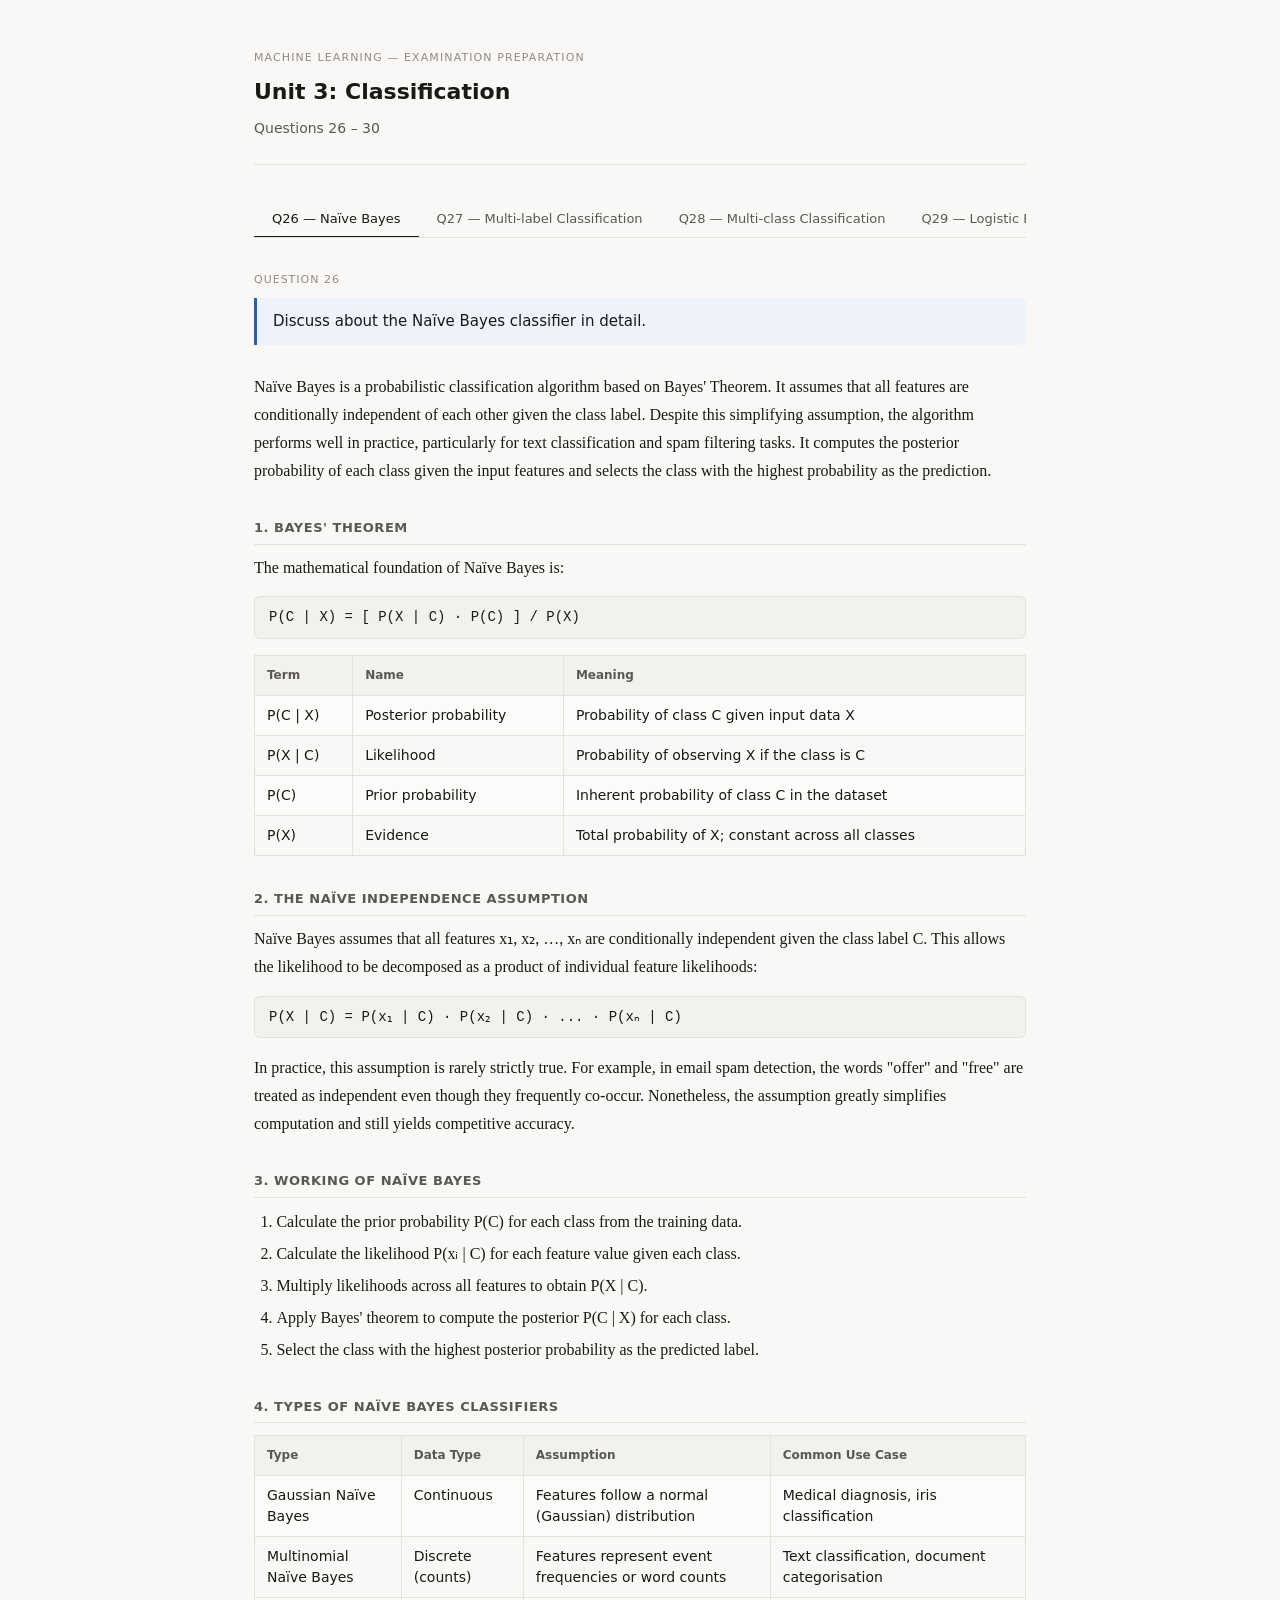
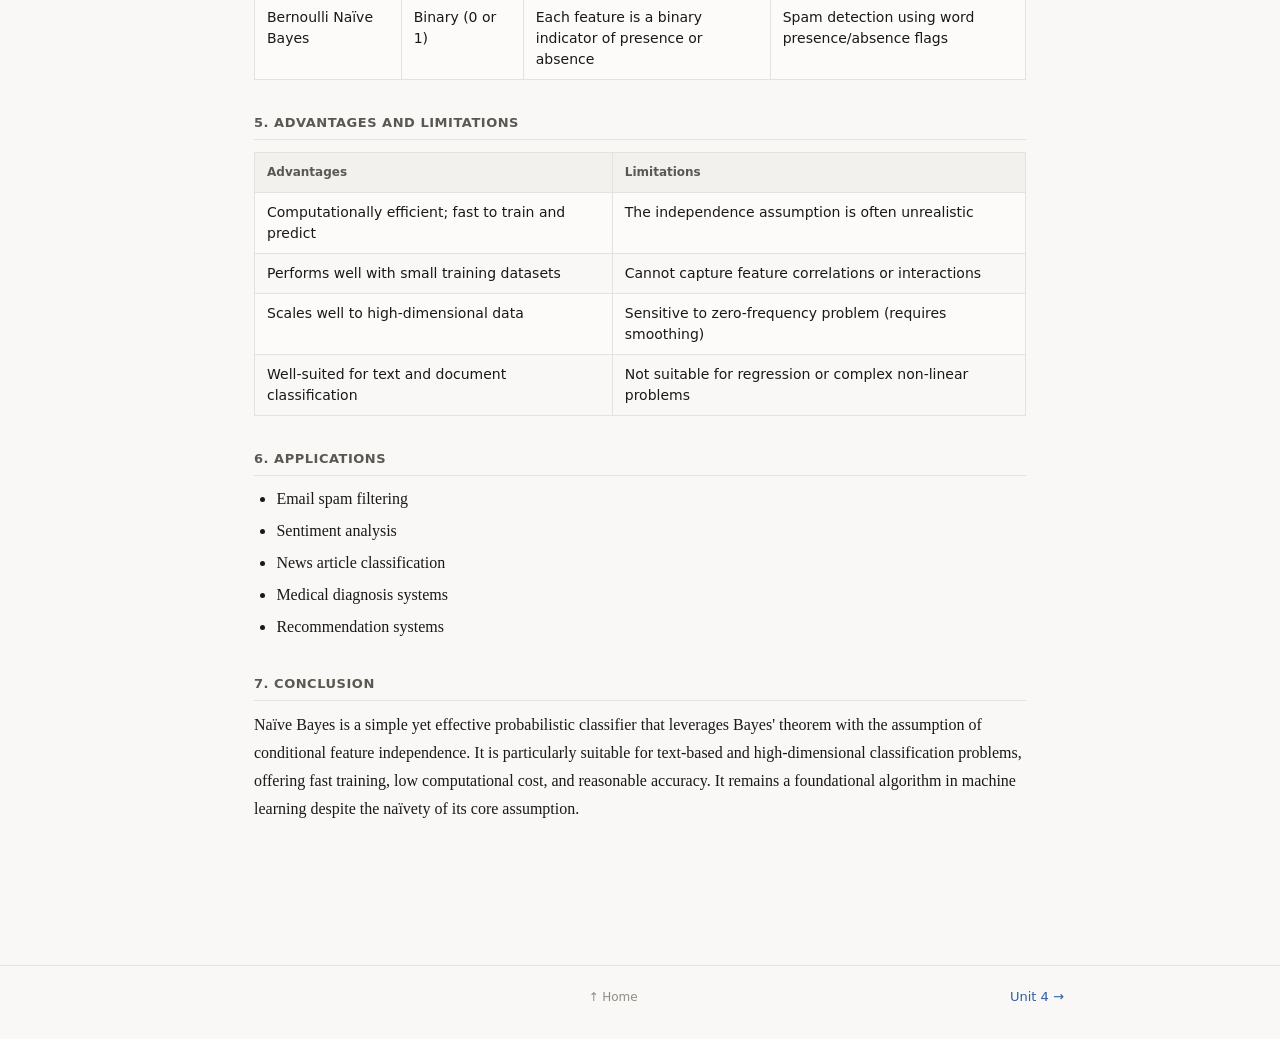
==== unit3.html @ a42b0e38 "initial commit" ====
<!DOCTYPE html>
<html lang="en">
<head>
<meta charset="UTF-8">
<meta name="viewport" content="width=device-width, initial-scale=1.0">
<title>ML Unit 3 — Classification (Q26–30)</title>
<link rel="stylesheet" href="styles.css">
</head>
<body>
<div class="page">

  <header class="page-header">
    <p class="page-kicker">Machine Learning — Examination Preparation</p>
    <h1 class="page-title">Unit 3: Classification</h1>
    <p class="page-sub">Questions 26 – 30</p>
  </header>

  <nav class="tab-bar" role="tablist">
    <button class="tab-btn active" role="tab" onclick="show(26)">Q26 — Naïve Bayes</button>
    <button class="tab-btn" role="tab" onclick="show(27)">Q27 — Multi-label Classification</button>
    <button class="tab-btn" role="tab" onclick="show(28)">Q28 — Multi-class Classification</button>
    <button class="tab-btn" role="tab" onclick="show(29)">Q29 — Logistic Regression</button>
    <button class="tab-btn" role="tab" onclick="show(30)">Q30 — Precision / Recall</button>
  </nav>

  <!-- ════════════════ Q26 ════════════════ -->
  <section class="q-panel active" id="panel-26" role="tabpanel">
    <p class="q-label">Question 26</p>
    <div class="q-title">Discuss about the Naïve Bayes classifier in detail.</div>
    <div class="q-body">

      <p>Naïve Bayes is a probabilistic classification algorithm based on Bayes' Theorem. It assumes that all features are conditionally independent of each other given the class label. Despite this simplifying assumption, the algorithm performs well in practice, particularly for text classification and spam filtering tasks. It computes the posterior probability of each class given the input features and selects the class with the highest probability as the prediction.</p>

      <h3>1. Bayes' Theorem</h3>
      <p>The mathematical foundation of Naïve Bayes is:</p>
      <div class="formula formula-block">P(C | X) = [ P(X | C) · P(C) ] / P(X)</div>
      <table>
        <tr><th>Term</th><th>Name</th><th>Meaning</th></tr>
        <tr><td>P(C | X)</td><td>Posterior probability</td><td>Probability of class C given input data X</td></tr>
        <tr><td>P(X | C)</td><td>Likelihood</td><td>Probability of observing X if the class is C</td></tr>
        <tr><td>P(C)</td><td>Prior probability</td><td>Inherent probability of class C in the dataset</td></tr>
        <tr><td>P(X)</td><td>Evidence</td><td>Total probability of X; constant across all classes</td></tr>
      </table>

      <h3>2. The Naïve Independence Assumption</h3>
      <p>Naïve Bayes assumes that all features x₁, x₂, …, xₙ are conditionally independent given the class label C. This allows the likelihood to be decomposed as a product of individual feature likelihoods:</p>
      <div class="formula formula-block">P(X | C) = P(x₁ | C) · P(x₂ | C) · ... · P(xₙ | C)</div>
      <p>In practice, this assumption is rarely strictly true. For example, in email spam detection, the words "offer" and "free" are treated as independent even though they frequently co-occur. Nonetheless, the assumption greatly simplifies computation and still yields competitive accuracy.</p>

      <h3>3. Working of Naïve Bayes</h3>
      <ol>
        <li>Calculate the prior probability P(C) for each class from the training data.</li>
        <li>Calculate the likelihood P(xᵢ | C) for each feature value given each class.</li>
        <li>Multiply likelihoods across all features to obtain P(X | C).</li>
        <li>Apply Bayes' theorem to compute the posterior P(C | X) for each class.</li>
        <li>Select the class with the highest posterior probability as the predicted label.</li>
      </ol>

      <h3>4. Types of Naïve Bayes Classifiers</h3>
      <table>
        <tr><th>Type</th><th>Data Type</th><th>Assumption</th><th>Common Use Case</th></tr>
        <tr><td>Gaussian Naïve Bayes</td><td>Continuous</td><td>Features follow a normal (Gaussian) distribution</td><td>Medical diagnosis, iris classification</td></tr>
        <tr><td>Multinomial Naïve Bayes</td><td>Discrete (counts)</td><td>Features represent event frequencies or word counts</td><td>Text classification, document categorisation</td></tr>
        <tr><td>Bernoulli Naïve Bayes</td><td>Binary (0 or 1)</td><td>Each feature is a binary indicator of presence or absence</td><td>Spam detection using word presence/absence flags</td></tr>
      </table>

      <h3>5. Advantages and Limitations</h3>
      <table>
        <tr><th>Advantages</th><th>Limitations</th></tr>
        <tr><td>Computationally efficient; fast to train and predict</td><td>The independence assumption is often unrealistic</td></tr>
        <tr><td>Performs well with small training datasets</td><td>Cannot capture feature correlations or interactions</td></tr>
        <tr><td>Scales well to high-dimensional data</td><td>Sensitive to zero-frequency problem (requires smoothing)</td></tr>
        <tr><td>Well-suited for text and document classification</td><td>Not suitable for regression or complex non-linear problems</td></tr>
      </table>

      <h3>6. Applications</h3>
      <ul>
        <li>Email spam filtering</li>
        <li>Sentiment analysis</li>
        <li>News article classification</li>
        <li>Medical diagnosis systems</li>
        <li>Recommendation systems</li>
      </ul>

      <h3>7. Conclusion</h3>
      <p>Naïve Bayes is a simple yet effective probabilistic classifier that leverages Bayes' theorem with the assumption of conditional feature independence. It is particularly suitable for text-based and high-dimensional classification problems, offering fast training, low computational cost, and reasonable accuracy. It remains a foundational algorithm in machine learning despite the naïvety of its core assumption.</p>

    </div>
  </section>

  <!-- ════════════════ Q27 ════════════════ -->
  <section class="q-panel" id="panel-27" role="tabpanel">
    <p class="q-label">Question 27</p>
    <div class="q-title">Explain the multi-label classification methods and techniques in detail.</div>
    <div class="q-body">

      <p>Multi-label classification is a type of supervised learning problem in which each instance can be assigned to multiple class labels simultaneously. This is in contrast to single-label classification, where each instance belongs to exactly one class. The output of a multi-label model is a set of labels rather than a single label.</p>

      <figure class="fig-wrap">
        <img src="images/unit3/img1.png" alt="Screenshot from page 22 of UNIT_3_UNIT_5.pdf — diagram showing single-label classification (a dog image labelled only 'Dog') versus multi-label classification (a group image of a cat, dog, and rabbit labelled 'Cat, Dog, Rabbit').">
        <figcaption class="fig-caption">Fig. 1 — Single-label vs. multi-label classification. Screenshot from p. 22 of UNIT_3_UNIT_5.pdf.</figcaption>
      </figure>

      <h3>1. Characteristics of Multi-label Problems</h3>
      <ul>
        <li>Each instance is associated with a set of labels rather than a single label.</li>
        <li>Labels may be correlated or independent of one another.</li>
        <li>The output space is large and potentially exponential in size.</li>
        <li>Standard single-label evaluation metrics do not apply directly; specialised metrics are required.</li>
      </ul>

      <h3>2. Problem Transformation Methods</h3>
      <p>These methods convert a multi-label problem into one or more standard single-label classification problems, allowing conventional algorithms to be applied.</p>

      <p><strong>(a) Binary Relevance (BR)</strong></p>
      <p>Binary Relevance decomposes the multi-label problem into a set of independent binary classification tasks, one per label. Each binary classifier independently predicts whether its corresponding label is present or absent. The final predicted label set is the union of all positive predictions.</p>
      <ul>
        <li><strong>Advantages:</strong> Simple to implement; computationally scalable to large label sets.</li>
        <li><strong>Disadvantages:</strong> Ignores dependencies and correlations between labels, which can reduce accuracy when labels are related.</li>
      </ul>

      <p><strong>(b) Classifier Chains (CC)</strong></p>
      <p>Classifier Chains extends Binary Relevance by arranging the binary classifiers in a sequential chain. Each classifier receives the original feature vector along with the binary predictions of all preceding classifiers as additional input features. This allows the model to capture inter-label dependencies by conditioning each prediction on the outcomes of prior classifiers in the chain.</p>
      <ul>
        <li><strong>Advantages:</strong> Explicitly models label correlations; generally outperforms BR when labels are dependent.</li>
        <li><strong>Disadvantages:</strong> Errors made by earlier classifiers propagate through the chain; performance depends on the ordering of classifiers.</li>
      </ul>

      <p><strong>(c) Label Powerset (LP)</strong></p>
      <p>Label Powerset treats each unique combination of labels present in the training data as a distinct class, converting the multi-label problem into a standard multi-class classification problem over label subsets.</p>
      <ul>
        <li><strong>Advantages:</strong> Fully captures label correlations, as label combinations are modelled holistically.</li>
        <li><strong>Disadvantages:</strong> The number of distinct classes grows exponentially with the number of labels; cannot predict label combinations not seen during training.</li>
      </ul>

      <h3>3. Algorithm Adaptation Methods</h3>
      <p>Rather than transforming the problem, these methods modify existing classification algorithms to natively handle multi-label output.</p>

      <p><strong>(a) ML-kNN (Multi-Label k-Nearest Neighbours)</strong></p>
      <p>ML-kNN adapts the k-Nearest Neighbours algorithm for multi-label settings. For a new instance, the k nearest neighbours are identified. The algorithm uses the label frequencies among those neighbours along with Bayesian priors to estimate the posterior probability for each label. Labels whose posterior probability exceeds a set threshold are predicted as positive.</p>

      <p><strong>(b) RAKEL (RAndom k-labELsets)</strong></p>
      <p>RAKEL randomly partitions the full label set into small overlapping subsets. A Label Powerset classifier is trained on each subset. During prediction, the outputs of all subset classifiers are aggregated by voting to produce the final label set. This approach manages the exponential label-combination problem of LP while partially preserving label dependencies.</p>

      <p><strong>(c) Deep Learning Models</strong></p>
      <p>Neural networks are highly suitable for multi-label classification. The output layer is configured with one neuron per label, each with a sigmoid activation function so that each output is an independent probability in [0, 1]. Labels whose predicted probability exceeds a threshold (typically 0.5) are assigned as positive. The model is trained using binary cross-entropy loss computed independently for each label.</p>

      <h3>4. Evaluation Metrics</h3>
      <table>
        <tr><th>Metric</th><th>Description</th></tr>
        <tr><td>Hamming Loss</td><td>Fraction of labels incorrectly predicted (false positives and false negatives) averaged across all instances.</td></tr>
        <tr><td>Subset Accuracy</td><td>Proportion of instances for which the predicted label set exactly matches the true label set; the strictest metric.</td></tr>
        <tr><td>Precision / Recall / F1</td><td>Standard metrics extended to multi-label settings, computed per label and then macro- or micro-averaged.</td></tr>
        <tr><td>Jaccard Index</td><td>Intersection of predicted and true label sets divided by their union.</td></tr>
      </table>

      <h3>5. Applications</h3>
      <ul>
        <li>Image tagging (detecting multiple objects in a single image)</li>
        <li>Text categorisation (assigning multiple topics to a document)</li>
        <li>Music genre classification</li>
        <li>Medical diagnosis (a patient may present multiple co-occurring conditions)</li>
        <li>Video scene labelling</li>
      </ul>

      <h3>6. Conclusion</h3>
      <p>Multi-label classification is an important paradigm for problems where instances belong to several categories simultaneously. Methods such as Binary Relevance, Classifier Chains, and Label Powerset offer different trade-offs between simplicity and the ability to model label dependencies. Algorithm adaptation approaches such as ML-kNN and deep learning models provide powerful alternatives. The choice of method depends on the number of labels, the degree of inter-label dependency, and the available computational resources.</p>

    </div>
  </section>

  <!-- ════════════════ Q28 ════════════════ -->
  <section class="q-panel" id="panel-28" role="tabpanel">
    <p class="q-label">Question 28</p>
    <div class="q-title">Describe multi-class classification in detail.</div>
    <div class="q-body">

      <p>Multi-class classification is a type of supervised learning in which a model must assign each input instance to one of three or more mutually exclusive classes. Unlike binary classification, which involves only two classes, and multi-label classification, where multiple labels may be assigned simultaneously, each data point in a multi-class problem belongs to exactly one class.</p>

      <h3>1. Comparison of Classification Types</h3>
      <table>
        <tr><th>Type</th><th>Number of Classes</th><th>Labels per Instance</th><th>Example</th></tr>
        <tr><td>Binary</td><td>2</td><td>Exactly 1</td><td>Spam / Not Spam</td></tr>
        <tr><td>Multi-class</td><td>&gt; 2 (mutually exclusive)</td><td>Exactly 1</td><td>Classify fruit as apple, banana, or orange</td></tr>
        <tr><td>Multi-label</td><td>&gt; 2 (non-exclusive)</td><td>One or more</td><td>A movie tagged as Action, Comedy, and Thriller</td></tr>
      </table>

      <figure class="fig-wrap">
        <img src="images/unit3/img2.png" alt="Screenshot from page 23 of UNIT_3_UNIT_5.pdf — diagram comparing Multi-Class (C=3; each sample receives exactly one label from [0 0 1], [1 0 0], [0 1 0]) versus Multi-Label (samples can carry multiple labels such as [1 0 1], [0 1 0], [1 1 1]).">
        <figcaption class="fig-caption">Fig. 2 — Multi-class vs. multi-label label vector representations. Screenshot from p. 23 of UNIT_3_UNIT_5.pdf.</figcaption>
      </figure>

      <figure class="fig-wrap">
        <img src="images/unit3/img3.png" alt="Screenshot from page 24 of UNIT_3_UNIT_5.pdf — two scatter plots side by side: left shows binary classification with a single decision boundary separating two classes (circles and crosses); right shows multi-class classification with multiple decision boundaries separating three classes (circles, triangles, and squares).">
        <figcaption class="fig-caption">Fig. 3 — Binary classification (left) vs. multi-class classification (right): decision boundary comparison. Screenshot from p. 24 of UNIT_3_UNIT_5.pdf.</figcaption>
      </figure>

      <h3>2. Techniques for Multi-class Classification</h3>

      <p><strong>(a) One-vs-All (OvA) / One-vs-Rest (OvR)</strong></p>
      <p>For a dataset with N classes, N separate binary classifiers are trained. Each classifier learns to distinguish one class from all remaining classes combined. For a new instance, all N classifiers produce a confidence score and the class whose classifier produces the highest score is selected as the prediction.</p>
      <p>Example with three classes — Green, Blue, Red (N = 3):</p>
      <ul>
        <li>Classifier 1: [Green] vs [Red, Blue]</li>
        <li>Classifier 2: [Blue] vs [Green, Red]</li>
        <li>Classifier 3: [Red] vs [Blue, Green]</li>
      </ul>
      <div class="formula">Number of classifiers = N</div>

      <p><strong>(b) One-vs-One (OvO)</strong></p>
      <p>A separate binary classifier is trained for every unique pair of classes. A new instance is passed through all classifiers; each votes for one of its two classes, and the class receiving the most votes overall is the final prediction.</p>
      <p>Using the same three-class example (N = 3):</p>
      <ul>
        <li>Classifier 1: Green vs Blue</li>
        <li>Classifier 2: Green vs Red</li>
        <li>Classifier 3: Blue vs Red</li>
      </ul>
      <div class="formula">Number of classifiers = N × (N − 1) / 2 &nbsp;→&nbsp; for N=3: 3 classifiers</div>

      <table>
        <tr><th>Aspect</th><th>One-vs-All (OvA)</th><th>One-vs-One (OvO)</th></tr>
        <tr><td>Classifiers required</td><td>N</td><td>N(N−1)/2</td></tr>
        <tr><td>Training data per classifier</td><td>Full dataset (class imbalance possible)</td><td>Subset of two classes only</td></tr>
        <tr><td>Prediction method</td><td>Highest confidence score</td><td>Majority vote</td></tr>
        <tr><td>Preferred when</td><td>N is large</td><td>Each binary subproblem is simpler</td></tr>
      </table>

      <p><strong>(c) Softmax Regression (Multinomial Logistic Regression)</strong></p>
      <p>Softmax regression generalises logistic regression directly to the multi-class setting without binary decomposition. It computes a probability distribution over all K classes simultaneously using the softmax function:</p>
      <div class="formula formula-block">P(y = k | x) = exp(zₖ) / Σⱼ exp(zⱼ)</div>
      <p>where zₖ is the linear score for class k. The class with the highest probability is selected as the prediction. Softmax regression is widely used as the output layer of neural networks for multi-class classification tasks, and is trained using categorical cross-entropy loss.</p>

      <h3>3. Common Algorithms</h3>
      <ul>
        <li>Decision Trees and Random Forests — natively multi-class</li>
        <li>k-Nearest Neighbours — natively multi-class</li>
        <li>Support Vector Machines — extended via OvA or OvO decomposition</li>
        <li>Logistic Regression — extended via Softmax</li>
        <li>Neural Networks — Softmax output layer with categorical cross-entropy</li>
      </ul>

      <h3>4. Conclusion</h3>
      <p>Multi-class classification extends binary classification to problems involving three or more mutually exclusive categories. Techniques such as One-vs-All, One-vs-One, and Softmax regression provide different strategies for managing the increased complexity of multiple classes. With appropriate algorithm selection, feature engineering, and evaluation, multi-class classification can be applied effectively to a wide range of real-world problems including handwritten digit recognition, image categorisation, and natural language processing.</p>

    </div>
  </section>

  <!-- ════════════════ Q29 ════════════════ -->
  <section class="q-panel" id="panel-29" role="tabpanel">
    <p class="q-label">Question 29</p>
    <div class="q-title">Elucidate Logistic Regression and mention the importance of the sigmoid function. Apply logistic regression to predict the probability of a student passing an exam based on the number of hours studied, using the data provided.</div>
    <div class="q-body">

      <h3>1. Logistic Regression</h3>
      <p>Logistic Regression is a supervised machine learning algorithm used primarily for binary classification problems, where the dependent variable takes one of two possible values (e.g., 0 or 1, Pass or Fail). Unlike linear regression, which produces unbounded continuous outputs, logistic regression predicts the probability that a given input belongs to a particular class, ensuring the output remains within the valid range of [0, 1].</p>
      <p>The model establishes a linear combination of input features, which is then passed through the sigmoid (logistic) function to produce a probability. A decision threshold — typically 0.5 — is applied to convert the probability into a discrete class label.</p>

      <h3>2. The Sigmoid Function</h3>
      <p>The sigmoid function is defined as:</p>
      <div class="formula formula-block">σ(z) = 1 / (1 + e<sup>−z</sup>)</div>
      <p>where z = β₀ + β₁x₁ + β₂x₂ + … is the linear combination of input features and model parameters (weights).</p>

      <h3>3. Importance of the Sigmoid Function</h3>
      <table>
        <tr><th>Property</th><th>Significance</th></tr>
        <tr><td>Bounded output [0, 1]</td><td>Ensures all predictions are valid probabilities; the output is never negative or greater than 1.</td></tr>
        <tr><td>Non-linear mapping</td><td>Converts the linear decision function into a smooth probabilistic output suitable for classification.</td></tr>
        <tr><td>Differentiable everywhere</td><td>Enables gradient-based optimisation (e.g., gradient descent) for efficient parameter learning.</td></tr>
        <tr><td>S-shaped (sigmoidal) curve</td><td>Provides a smooth, monotonically increasing transition from 0 to 1, with the steepest gradient near z = 0.</td></tr>
        <tr><td>Natural decision boundary</td><td>At z = 0, σ(z) = 0.5, naturally defining the classification threshold point.</td></tr>
        <tr><td>Foundation for neural networks</td><td>The sigmoid serves as an activation function in neural network layers and is the basis for the softmax function used in multi-class output layers.</td></tr>
      </table>

      <h3>4. Numerical Application</h3>
      <p>The following data records the study hours and exam outcomes for five students.</p>

      <table>
        <tr><th>Student ID</th><th>Study Hours (x)</th><th>Exam Result (y)</th></tr>
        <tr><td>1</td><td>2</td><td>0 (Fail)</td></tr>
        <tr><td>2</td><td>4</td><td>0 (Fail)</td></tr>
        <tr><td>3</td><td>6</td><td>1 (Pass)</td></tr>
        <tr><td>4</td><td>8</td><td>1 (Pass)</td></tr>
        <tr><td>5</td><td>10</td><td>1 (Pass)</td></tr>
      </table>

      <p><strong>Step 1 — Define the model.</strong> By inspection, students studying fewer than 5 hours failed and those studying more than 5 hours passed. A simple linear model is assumed:</p>
      <div class="formula formula-block">z = x − 5</div>

      <p><strong>Step 2 — Apply the sigmoid function</strong> to each data point to compute the predicted probability of passing.</p>

      <table>
        <tr><th>x (hours)</th><th>z = x − 5</th><th>e<sup>−z</sup></th><th>σ(z) = P(Pass)</th><th>Prediction</th></tr>
        <tr><td>2</td><td>−3</td><td>e³ ≈ 20.085</td><td>1/21.085 ≈ 0.047</td><td>Fail (0)</td></tr>
        <tr><td>4</td><td>−1</td><td>e¹ ≈ 2.718</td><td>1/3.718 ≈ 0.269</td><td>Fail (0)</td></tr>
        <tr><td>6</td><td>1</td><td>e<sup>−1</sup> ≈ 0.368</td><td>1/1.368 ≈ 0.731</td><td>Pass (1)</td></tr>
        <tr><td>8</td><td>3</td><td>e<sup>−3</sup> ≈ 0.0498</td><td>1/1.0498 ≈ 0.952</td><td>Pass (1)</td></tr>
        <tr><td>10</td><td>5</td><td>e<sup>−5</sup> ≈ 0.0067</td><td>1/1.0067 ≈ 0.993</td><td>Pass (1)</td></tr>
      </table>

      <p><strong>Step 3 — Decision rule:</strong></p>
      <ul>
        <li>If σ(z) ≥ 0.5 → Predict Pass (1)</li>
        <li>If σ(z) &lt; 0.5 → Predict Fail (0)</li>
      </ul>

      <h3>5. Conclusion</h3>
      <p>The results demonstrate that as study hours increase, the predicted probability of passing increases monotonically. Students who studied 2 or 4 hours were predicted to fail (P(Pass) &lt; 0.5), while those who studied 6, 8, or 10 hours were predicted to pass. This confirms that logistic regression, through the sigmoid function, successfully identifies a threshold — here approximately 5 study hours — beyond which the probability of passing exceeds 0.5. All five predictions are consistent with the actual outcomes, confirming the validity of the assumed model.</p>

    </div>
  </section>

  <!-- ════════════════ Q30 ════════════════ -->
  <section class="q-panel" id="panel-30" role="tabpanel">
    <p class="q-label">Question 30</p>
    <div class="q-title">Discuss about Precision, Recall, and their Trade-offs in detail.</div>
    <div class="q-body">

      <p>Precision and Recall are two fundamental evaluation metrics used in classification problems, particularly when the dataset is imbalanced or when the costs associated with different types of misclassification are unequal. Both metrics are derived from the confusion matrix, which records the counts of True Positives (TP), True Negatives (TN), False Positives (FP), and False Negatives (FN).</p>

      <figure class="fig-wrap">
        <img src="images/unit3/img4.png" alt="Screenshot from page 29 of UNIT_3_UNIT_5.pdf — colour-coded confusion matrix with TP and TN cells in green and FP and FN cells in red, with the formulas Precision = ΣTP/(ΣTP+FP), Recall = ΣTP/(ΣTP+FN), and Accuracy = Σ(TP+TN)/(ΣTP+FP+FN+TN) labelled.">
        <figcaption class="fig-caption">Fig. 4 — Confusion matrix with Precision, Recall, and Accuracy formulas. Screenshot from p. 29 of UNIT_3_UNIT_5.pdf.</figcaption>
      </figure>

      <h3>1. Precision</h3>
      <p>Precision measures the proportion of instances predicted as positive that are actually positive. It answers the question: <em>Of all the instances labelled positive by the model, how many were correct?</em></p>
      <div class="formula formula-block">Precision = TP / (TP + FP)</div>
      <p>A high precision value indicates that the model produces few false positives — when it predicts the positive class, it is likely to be correct. This property is critical in applications such as spam detection, where incorrectly classifying a legitimate email as spam is undesirable.</p>
      <p><strong>Example:</strong> In a spam detection system, if 100 emails are predicted as spam and 80 are actually spam: Precision = 80 / 100 = 0.80 (80%).</p>

      <h3>2. Recall (Sensitivity)</h3>
      <p>Recall measures the proportion of actual positive instances that were correctly identified by the model. It answers the question: <em>Of all instances that are truly positive, how many did the model successfully identify?</em></p>
      <div class="formula formula-block">Recall = TP / (TP + FN)</div>
      <p>A high recall value indicates that the model misses few actual positive cases. This is critical in applications such as medical diagnosis, where failing to detect a disease (a false negative) can have serious consequences.</p>
      <p><strong>Example:</strong> In a disease detection system with 100 sick patients, if the model correctly identifies 90: Recall = 90 / 100 = 0.90 (90%).</p>

      <h3>3. Precision vs. Recall — Key Differences</h3>
      <table>
        <tr><th>Metric</th><th>Focus</th><th>Minimises</th><th>Critical When</th></tr>
        <tr><td>Precision</td><td>Correctness of positive predictions</td><td>False Positives (FP)</td><td>False alarms are costly</td></tr>
        <tr><td>Recall</td><td>Coverage of actual positive cases</td><td>False Negatives (FN)</td><td>Missing a positive case is dangerous</td></tr>
      </table>

      <h3>4. The Precision–Recall Trade-off</h3>
      <p>In most classification systems, precision and recall cannot be simultaneously maximised. This trade-off arises from the decision threshold used to classify instances:</p>
      <ul>
        <li>Lowering the decision threshold causes the model to predict the positive class more liberally, increasing recall (fewer true positives are missed) but decreasing precision (more false positives are introduced).</li>
        <li>Raising the decision threshold causes the model to predict the positive class more conservatively, increasing precision (fewer false positives) but decreasing recall (more true positives are missed).</li>
      </ul>

      <figure class="fig-wrap">
        <img src="images/unit3/img5.png" alt="Screenshot from page 31 of UNIT_3_UNIT_5.pdf — two line graphs showing Precision and Recall as functions of the decision threshold. In both graphs, Precision increases as the threshold increases while Recall decreases, with the two curves crossing, illustrating the trade-off.">
        <figcaption class="fig-caption">Fig. 5 — Precision and Recall as functions of the decision threshold, illustrating the trade-off. Screenshot from p. 31 of UNIT_3_UNIT_5.pdf.</figcaption>
      </figure>

      <p><strong>Scenario 1 — High Precision, Low Recall:</strong> The model is conservative and only predicts positive when highly certain. This results in few false positives but many missed actual positives. Typical use case: fraud detection, where falsely flagging a legitimate transaction is costly.</p>
      <p><strong>Scenario 2 — High Recall, Low Precision:</strong> The model is lenient and predicts positive broadly. This captures most actual positives but introduces many false alarms. Typical use case: cancer screening, where missing a positive diagnosis is dangerous.</p>

      <h3>5. F1 Score — Balancing Both Metrics</h3>
      <p>The F1 Score is the harmonic mean of Precision and Recall, providing a single metric that balances both concerns. It is especially useful when there is an unequal class distribution or when both false positives and false negatives carry significant costs.</p>
      <div class="formula formula-block">F1 = 2 × (Precision × Recall) / (Precision + Recall)</div>
      <p>The harmonic mean penalises extreme imbalances between precision and recall more severely than the arithmetic mean, making it a reliable balanced metric.</p>

      <h3>6. Real-world Applications</h3>
      <table>
        <tr><th>Domain</th><th>Preferred Metric</th><th>Reason</th></tr>
        <tr><td>Medical screening / disease detection</td><td>High Recall</td><td>Missing a positive diagnosis can be life-threatening.</td></tr>
        <tr><td>Spam detection</td><td>High Precision</td><td>Marking a legitimate email as spam is disruptive.</td></tr>
        <tr><td>Fraud detection</td><td>Balanced F1</td><td>Both missed fraud and false accusations carry costs.</td></tr>
        <tr><td>Information retrieval</td><td>Precision–Recall curve</td><td>Overall model performance is evaluated across thresholds.</td></tr>
      </table>

      <h3>7. Conclusion</h3>
      <p>Precision and Recall are complementary metrics that capture different aspects of a classifier's performance. Precision reflects how reliable positive predictions are, while Recall reflects how completely the model identifies all actual positive instances. Because improving one typically reduces the other, practitioners must select the appropriate metric — or use the F1 Score as a balanced measure — based on the specific costs and risks associated with false positives and false negatives in the given application domain.</p>

    </div>
  </section>

</div><!-- .page -->

<nav class="page-nav">
  <span></span>
  <a class="home" href="index.html">↑ Home</a>
  <a href="unit4.html">Unit 4 →</a>
</nav>

<script>
  function show(n) {
    document.querySelectorAll('.q-panel').forEach(function(p) { p.classList.remove('active'); });
    document.querySelectorAll('.tab-btn').forEach(function(t) { t.classList.remove('active'); });
    document.getElementById('panel-' + n).classList.add('active');
    var tabs = document.querySelectorAll('.tab-btn');
    var idx = [26, 27, 28, 29, 30].indexOf(n);
    if (idx >= 0 && tabs[idx]) tabs[idx].classList.add('active');
  }
</script>
</body>
</html>
---- styles.css ----
*, *::before, *::after { box-sizing: border-box; margin: 0; padding: 0; }

:root {
  --bg: #f9f8f6;
  --surface: #ffffff;
  --border: #e4e2dc;
  --border-strong: #c8c5bc;
  --text: #1a1916;
  --text-2: #5a5852;
  --text-3: #908c83;
  --accent: #2d5fa6;
  --accent-light: #edf2fb;
  --code-bg: #f2f1ee;
  --tab-active-border: #1a1916;
  --radius: 6px;
  --font-body: 'Georgia', serif;
  --font-ui: system-ui, -apple-system, sans-serif;
  --font-mono: 'Courier New', monospace;
}

body {
  background: var(--bg);
  color: var(--text);
  font-family: var(--font-body);
  font-size: 16px;
  line-height: 1.75;
  min-height: 100vh;
}

/* ── Layout ── */
.page {
  max-width: 820px;
  margin: 0 auto;
  padding: 48px 24px 80px;
}

/* ── Header ── */
.page-header {
  margin-bottom: 36px;
  padding-bottom: 24px;
  border-bottom: 1px solid var(--border);
}
.page-kicker {
  font-family: var(--font-ui);
  font-size: 11px;
  letter-spacing: 0.1em;
  text-transform: uppercase;
  color: var(--text-3);
  margin-bottom: 6px;
}
.page-title {
  font-family: var(--font-ui);
  font-size: 22px;
  font-weight: 600;
  color: var(--text);
  margin-bottom: 4px;
}
.page-sub {
  font-family: var(--font-ui);
  font-size: 14px;
  color: var(--text-2);
}

/* ── Tab bar ── */
.tab-bar {
  display: flex;
  gap: 0;
  border-bottom: 1px solid var(--border);
  margin-bottom: 32px;
  overflow-x: auto;
  scrollbar-width: none;
}
.tab-bar::-webkit-scrollbar { display: none; }

.tab-btn {
  font-family: var(--font-ui);
  font-size: 13px;
  font-weight: 500;
  color: var(--text-2);
  background: none;
  border: none;
  border-bottom: 2px solid transparent;
  padding: 10px 18px;
  cursor: pointer;
  white-space: nowrap;
  margin-bottom: -1px;
  transition: color 0.15s, border-color 0.15s;
}
.tab-btn:hover { color: var(--text); }
.tab-btn.active {
  color: var(--text);
  border-bottom-color: var(--tab-active-border);
}

/* ── Question panel ── */
.q-panel { display: none; }
.q-panel.active { display: block; }

.q-label {
  font-family: var(--font-ui);
  font-size: 11px;
  letter-spacing: 0.09em;
  text-transform: uppercase;
  color: var(--text-3);
  margin-bottom: 8px;
}
.q-title {
  font-family: var(--font-ui);
  font-size: 15px;
  font-weight: 500;
  line-height: 1.55;
  color: var(--text);
  background: var(--accent-light);
  border-left: 3px solid var(--accent);
  padding: 12px 16px;
  border-radius: 0 var(--radius) var(--radius) 0;
  margin-bottom: 28px;
}

/* ── Body content ── */
.q-body h3 {
  font-family: var(--font-ui);
  font-size: 13px;
  font-weight: 600;
  letter-spacing: 0.04em;
  text-transform: uppercase;
  color: var(--text-2);
  margin: 2rem 0 0.6rem;
  padding-bottom: 4px;
  border-bottom: 1px solid var(--border);
}

.q-body p { margin-bottom: 0.9rem; }

.q-body ul, .q-body ol {
  padding-left: 1.4rem;
  margin-bottom: 0.9rem;
}
.q-body li { margin-bottom: 4px; }

.q-body strong {
  font-weight: 600;
  color: var(--text);
}

.q-body em { font-style: italic; }

/* ── Formula blocks ── */
.formula {
  display: inline-block;
  background: var(--code-bg);
  border: 1px solid var(--border);
  border-radius: var(--radius);
  font-family: var(--font-mono);
  font-size: 14px;
  padding: 8px 14px;
  margin: 6px 0 14px;
  color: var(--text);
}
.formula-block {
  display: block;
  margin: 10px 0 16px;
}

/* ── Tables ── */
.q-body table {
  width: 100%;
  border-collapse: collapse;
  font-family: var(--font-ui);
  font-size: 14px;
  margin: 12px 0 20px;
}
.q-body th {
  text-align: left;
  padding: 9px 12px;
  font-weight: 600;
  font-size: 12px;
  background: var(--code-bg);
  color: var(--text-2);
  border: 1px solid var(--border);
}
.q-body td {
  padding: 9px 12px;
  border: 1px solid var(--border);
  vertical-align: top;
  line-height: 1.5;
}
.q-body tr:nth-child(even) td { background: #fcfbf9; }

/* ── Highlighted cell (for proximity matrices) ── */
.q-body td.hl {
  background: var(--accent-light);
  font-weight: 600;
  color: var(--accent);
}

/* ── Images ── */
.fig-wrap {
  margin: 18px 0 22px;
}
.fig-wrap img {
  display: block;
  max-width: 100%;
  border: 1px solid var(--border);
  border-radius: var(--radius);
  background: var(--code-bg);
  min-height: 48px;
}
.fig-caption {
  font-family: var(--font-ui);
  font-size: 12px;
  color: var(--text-3);
  margin-top: 6px;
  font-style: italic;
}

/* ── Note / callout box ── */
.note {
  background: var(--accent-light);
  border-left: 3px solid var(--accent);
  border-radius: 0 var(--radius) var(--radius) 0;
  padding: 10px 14px;
  margin: 12px 0 18px;
  font-family: var(--font-ui);
  font-size: 14px;
  color: var(--text-2);
}

/* ── Divider ── */
hr { border: none; border-top: 1px solid var(--border); margin: 24px 0; }

/* ── Responsive ── */
@media (max-width: 600px) {
  .page { padding: 28px 16px 60px; }
  .tab-btn { padding: 9px 12px; font-size: 12px; }
  .q-body { font-size: 15px; }
}

/* ── Page nav ── */
.page-nav {
  display: flex;
  justify-content: space-around;
  padding: 30px;
  align-items: center;
  margin-top: 48px;
  padding-top: 20px;
  border-top: 1px solid var(--border);
  font-family: var(--font-ui);
  font-size: 13px;
}
.page-nav a {
  color: var(--accent);
  text-decoration: none;
  font-weight: 500;
}
.page-nav a:hover { text-decoration: underline; }
.page-nav .home {
  color: var(--text-3);
  font-size: 12px;
}
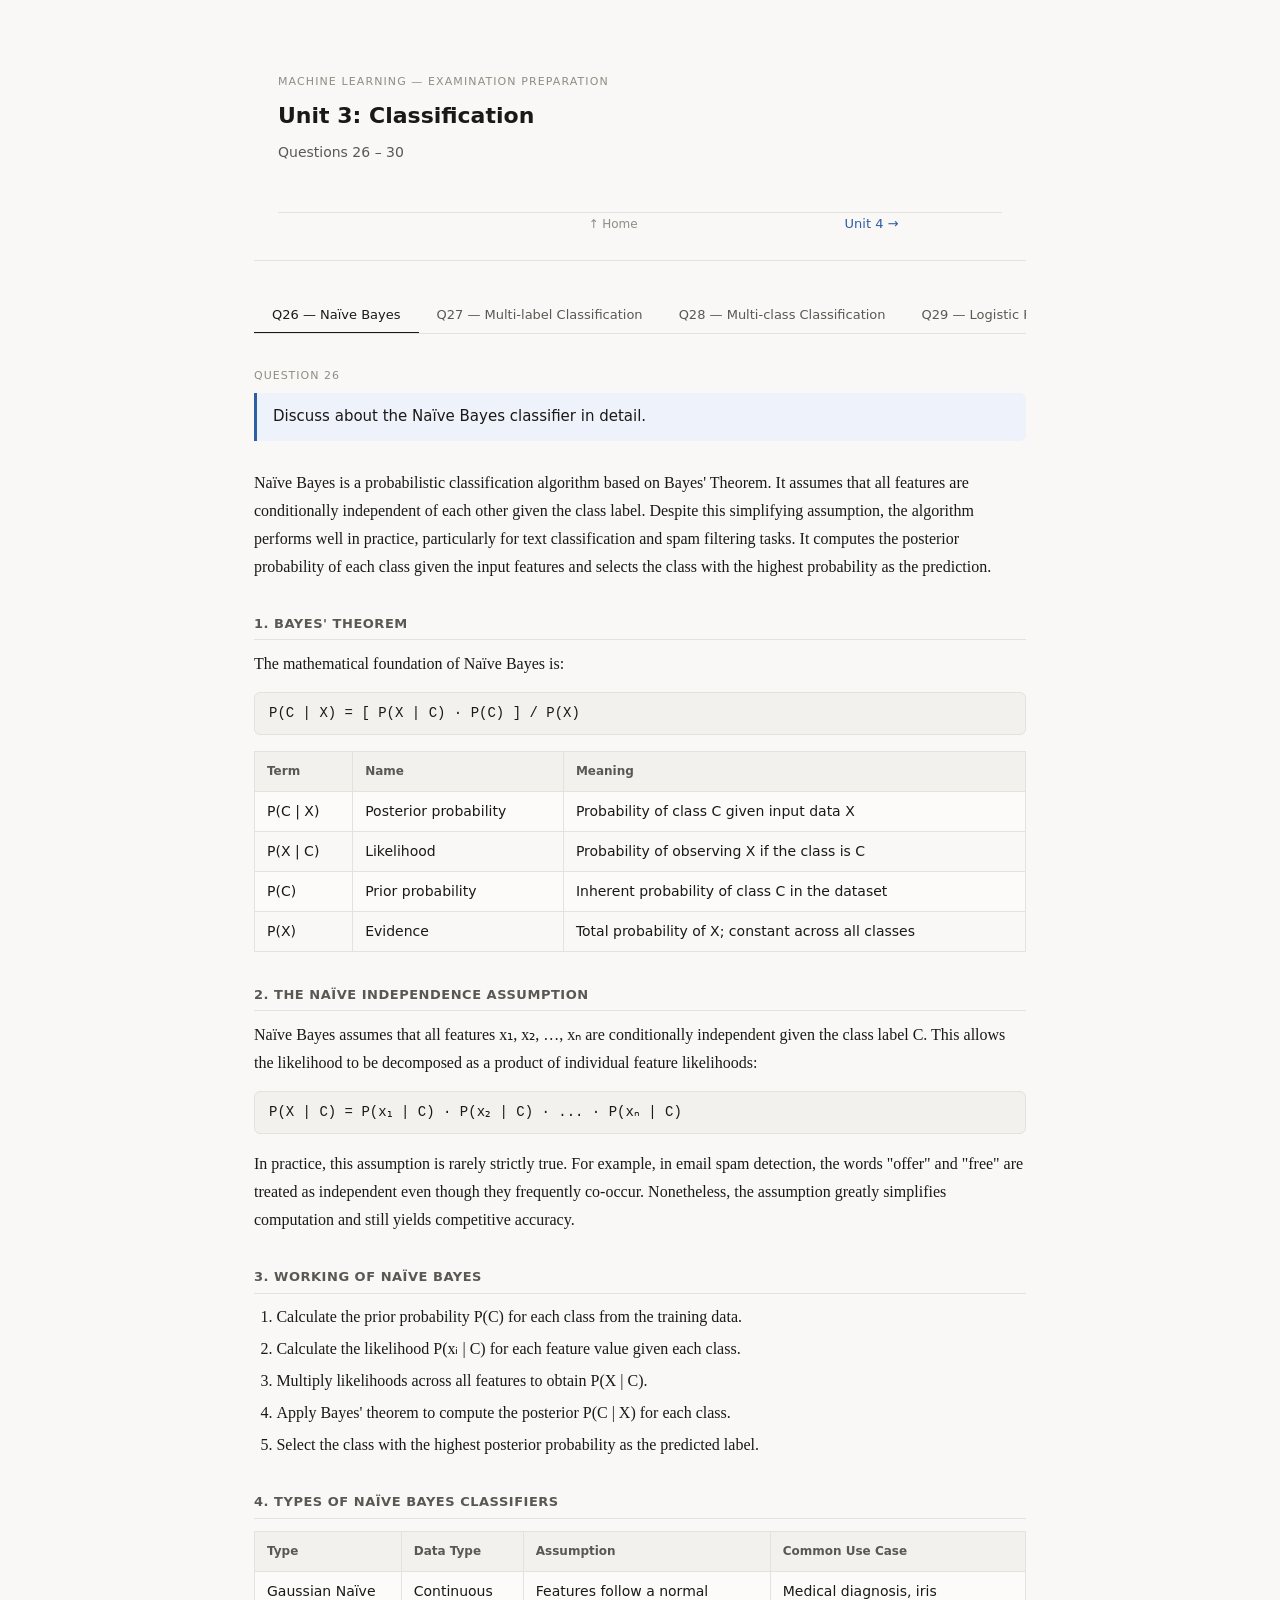
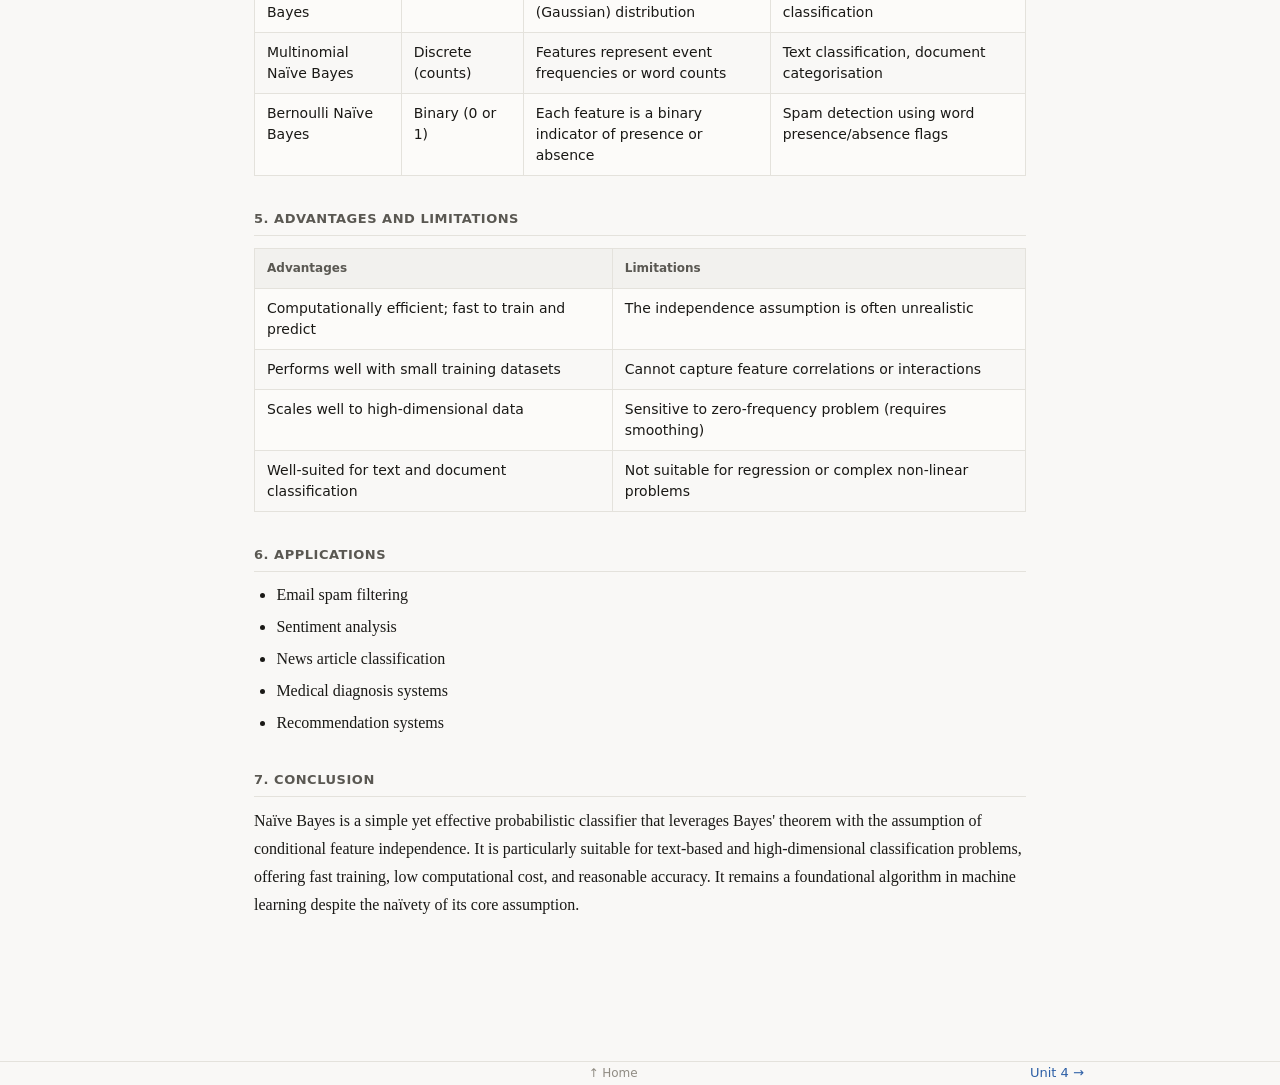
==== commit 321844b7: "fixed nav" ====
--- a/unit3.html
+++ b/unit3.html
@@ -13,6 +13,11 @@
     <p class="page-kicker">Machine Learning — Examination Preparation</p>
     <h1 class="page-title">Unit 3: Classification</h1>
     <p class="page-sub">Questions 26 – 30</p>
+    <nav class="page-nav">
+      <span></span>
+      <a class="home" href="index.html">↑ Home</a>
+      <a href="unit4.html">Unit 4 →</a>
+    </nav>
   </header>
 
   <nav class="tab-bar" role="tablist">
--- a/styles.css
+++ b/styles.css
@@ -37,7 +37,7 @@
 /* ── Header ── */
 .page-header {
   margin-bottom: 36px;
-  padding-bottom: 24px;
+  padding: 24px;
   border-bottom: 1px solid var(--border);
 }
 .page-kicker {
@@ -240,10 +240,8 @@
 .page-nav {
   display: flex;
   justify-content: space-around;
-  padding: 30px;
   align-items: center;
   margin-top: 48px;
-  padding-top: 20px;
   border-top: 1px solid var(--border);
   font-family: var(--font-ui);
   font-size: 13px;
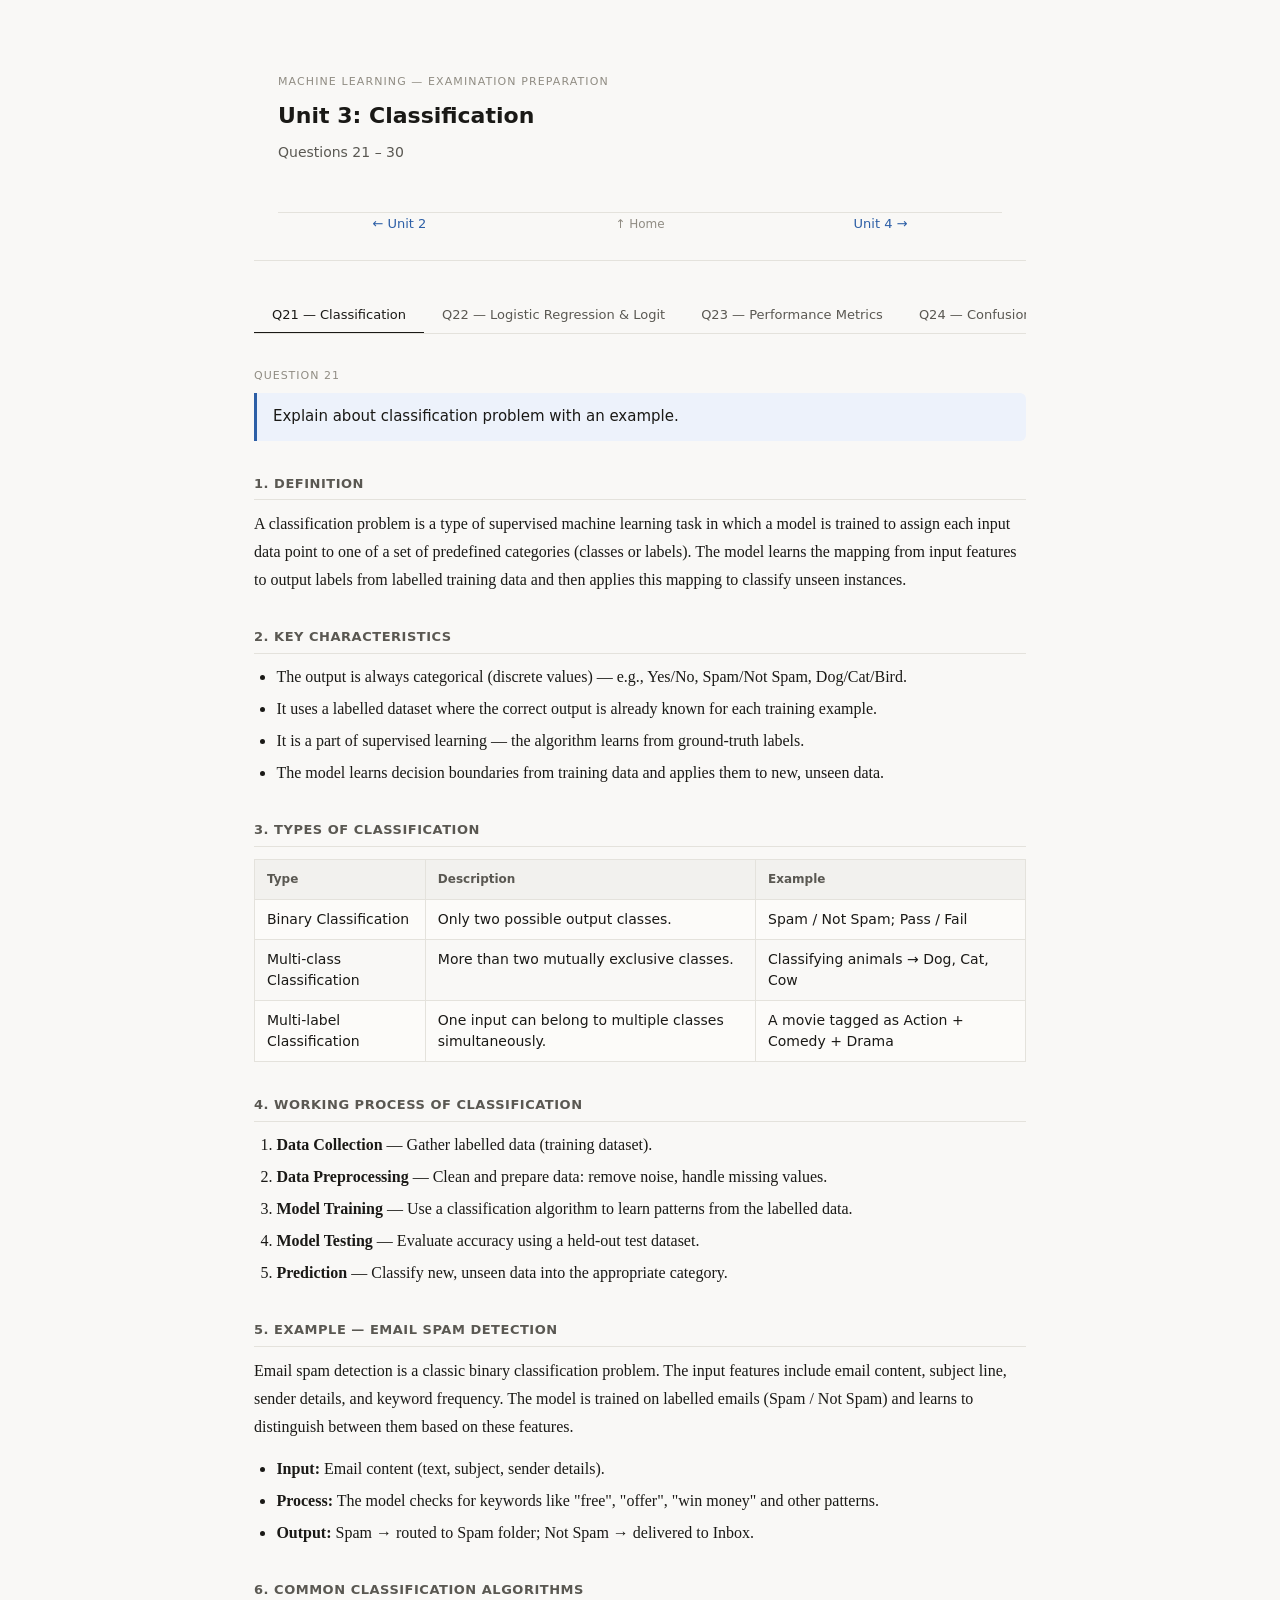
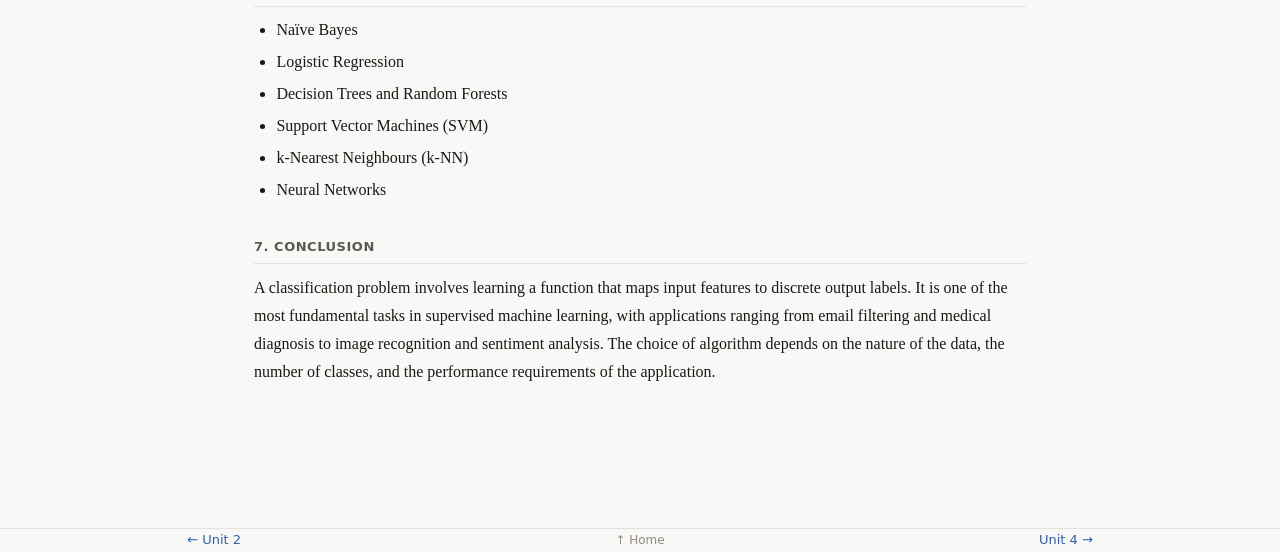
==== commit a6406e13: "all units" ====
--- a/unit3.html
+++ b/unit3.html
@@ -3,7 +3,7 @@
 <head>
 <meta charset="UTF-8">
 <meta name="viewport" content="width=device-width, initial-scale=1.0">
-<title>ML Unit 3 — Classification (Q26–30)</title>
+<title>ML Unit 3 — Classification (Q21–30)</title>
 <link rel="stylesheet" href="styles.css">
 </head>
 <body>
@@ -12,24 +12,348 @@
   <header class="page-header">
     <p class="page-kicker">Machine Learning — Examination Preparation</p>
     <h1 class="page-title">Unit 3: Classification</h1>
-    <p class="page-sub">Questions 26 – 30</p>
+    <p class="page-sub">Questions 21 – 30</p>
     <nav class="page-nav">
-      <span></span>
+      <a href="unit2.html">← Unit 2</a>
       <a class="home" href="index.html">↑ Home</a>
       <a href="unit4.html">Unit 4 →</a>
     </nav>
   </header>
 
   <nav class="tab-bar" role="tablist">
-    <button class="tab-btn active" role="tab" onclick="show(26)">Q26 — Naïve Bayes</button>
+    <button class="tab-btn active" role="tab" onclick="show(21)">Q21 — Classification</button>
+    <button class="tab-btn" role="tab" onclick="show(22)">Q22 — Logistic Regression &amp; Logit</button>
+    <button class="tab-btn" role="tab" onclick="show(23)">Q23 — Performance Metrics</button>
+    <button class="tab-btn" role="tab" onclick="show(24)">Q24 — Confusion Matrix Numerical</button>
+    <button class="tab-btn" role="tab" onclick="show(25)">Q25 — Gradient Descent</button>
+    <button class="tab-btn" role="tab" onclick="show(26)">Q26 — Naïve Bayes</button>
     <button class="tab-btn" role="tab" onclick="show(27)">Q27 — Multi-label Classification</button>
     <button class="tab-btn" role="tab" onclick="show(28)">Q28 — Multi-class Classification</button>
     <button class="tab-btn" role="tab" onclick="show(29)">Q29 — Logistic Regression</button>
     <button class="tab-btn" role="tab" onclick="show(30)">Q30 — Precision / Recall</button>
   </nav>
 
+  <!-- ════════════════ Q21 ════════════════ -->
+  <section class="q-panel active" id="panel-21" role="tabpanel">
+    <p class="q-label">Question 21</p>
+    <div class="q-title">Explain about classification problem with an example.</div>
+    <div class="q-body">
+
+      <h3>1. Definition</h3>
+      <p>A classification problem is a type of supervised machine learning task in which a model is trained to assign each input data point to one of a set of predefined categories (classes or labels). The model learns the mapping from input features to output labels from labelled training data and then applies this mapping to classify unseen instances.</p>
+
+      <h3>2. Key Characteristics</h3>
+      <ul>
+        <li>The output is always categorical (discrete values) — e.g., Yes/No, Spam/Not Spam, Dog/Cat/Bird.</li>
+        <li>It uses a labelled dataset where the correct output is already known for each training example.</li>
+        <li>It is a part of supervised learning — the algorithm learns from ground-truth labels.</li>
+        <li>The model learns decision boundaries from training data and applies them to new, unseen data.</li>
+      </ul>
+
+      <h3>3. Types of Classification</h3>
+      <table>
+        <tr><th>Type</th><th>Description</th><th>Example</th></tr>
+        <tr><td>Binary Classification</td><td>Only two possible output classes.</td><td>Spam / Not Spam; Pass / Fail</td></tr>
+        <tr><td>Multi-class Classification</td><td>More than two mutually exclusive classes.</td><td>Classifying animals → Dog, Cat, Cow</td></tr>
+        <tr><td>Multi-label Classification</td><td>One input can belong to multiple classes simultaneously.</td><td>A movie tagged as Action + Comedy + Drama</td></tr>
+      </table>
+
+      <h3>4. Working Process of Classification</h3>
+      <ol>
+        <li><strong>Data Collection</strong> — Gather labelled data (training dataset).</li>
+        <li><strong>Data Preprocessing</strong> — Clean and prepare data: remove noise, handle missing values.</li>
+        <li><strong>Model Training</strong> — Use a classification algorithm to learn patterns from the labelled data.</li>
+        <li><strong>Model Testing</strong> — Evaluate accuracy using a held-out test dataset.</li>
+        <li><strong>Prediction</strong> — Classify new, unseen data into the appropriate category.</li>
+      </ol>
+
+      <h3>5. Example — Email Spam Detection</h3>
+      <p>Email spam detection is a classic binary classification problem. The input features include email content, subject line, sender details, and keyword frequency. The model is trained on labelled emails (Spam / Not Spam) and learns to distinguish between them based on these features.</p>
+      <ul>
+        <li><strong>Input:</strong> Email content (text, subject, sender details).</li>
+        <li><strong>Process:</strong> The model checks for keywords like "free", "offer", "win money" and other patterns.</li>
+        <li><strong>Output:</strong> Spam → routed to Spam folder; Not Spam → delivered to Inbox.</li>
+      </ul>
+
+      <h3>6. Common Classification Algorithms</h3>
+      <ul>
+        <li>Naïve Bayes</li>
+        <li>Logistic Regression</li>
+        <li>Decision Trees and Random Forests</li>
+        <li>Support Vector Machines (SVM)</li>
+        <li>k-Nearest Neighbours (k-NN)</li>
+        <li>Neural Networks</li>
+      </ul>
+
+      <h3>7. Conclusion</h3>
+      <p>A classification problem involves learning a function that maps input features to discrete output labels. It is one of the most fundamental tasks in supervised machine learning, with applications ranging from email filtering and medical diagnosis to image recognition and sentiment analysis. The choice of algorithm depends on the nature of the data, the number of classes, and the performance requirements of the application.</p>
+
+    </div>
+  </section>
+
+  <!-- ════════════════ Q22 ════════════════ -->
+  <section class="q-panel" id="panel-22" role="tabpanel">
+    <p class="q-label">Question 22</p>
+    <div class="q-title">Elucidate Logistic Regression and mention the importance of the logit function.</div>
+    <div class="q-body">
+
+      <h3>1. Logistic Regression</h3>
+      <p>Logistic Regression is a supervised machine learning algorithm widely used for binary classification problems where the dependent variable can take only two possible outcomes (e.g., 0 and 1, Pass/Fail, Spam/Not Spam). Unlike linear regression, which predicts a continuous unbounded value, logistic regression predicts the <strong>probability</strong> that a given input belongs to a particular class, keeping the output within [0, 1].</p>
+      <ul>
+        <li>It does not directly predict class labels; instead it predicts probabilities, which are then converted into class labels using a threshold value (typically 0.5).</li>
+        <li>It uses the <strong>sigmoid function</strong> to map any real-valued input into the range (0, 1).</li>
+        <li>It establishes a relationship between the independent variables and the <strong>log-odds</strong> of the dependent variable.</li>
+      </ul>
+
+      <h3>2. Working Principle</h3>
+      <p>The model computes a linear combination of input features:</p>
+      <div class="formula formula-block">z = β₀ + β₁x₁ + β₂x₂ + … + βₙxₙ</div>
+      <p>This value z is then passed through the sigmoid function to produce a probability:</p>
+      <div class="formula formula-block">P(Y = 1) = σ(z) = 1 / (1 + e<sup>−z</sup>)</div>
+      <p>If P(Y=1) ≥ 0.5, the instance is classified as class 1; otherwise class 0.</p>
+
+      <h3>3. The Logit Function</h3>
+      <p>The <strong>logit function</strong> is defined as the natural logarithm of the odds ratio (log-odds):</p>
+      <div class="formula formula-block">logit(p) = ln(p / (1 − p))</div>
+      <p>where p is the probability of the positive outcome. The logit is the <strong>inverse of the sigmoid function</strong> — it maps a probability in (0, 1) back to the real number line (−∞, +∞).</p>
+
+      <h3>4. Importance of the Logit Function</h3>
+      <table>
+        <tr><th>Property</th><th>Explanation</th></tr>
+        <tr><td>Linearises the relationship</td><td>The log-odds are a linear function of the input features: logit(p) = β₀ + β₁x₁ + … + βₙxₙ. This is what makes logistic regression a linear model.</td></tr>
+        <tr><td>Interpretability</td><td>Each coefficient βᵢ represents the change in log-odds for a one-unit increase in xᵢ, making the model interpretable.</td></tr>
+        <tr><td>Converts probabilities to unbounded scale</td><td>Probabilities are bounded in [0,1]. The logit maps them to (−∞, +∞), allowing standard linear modelling techniques to be applied.</td></tr>
+        <tr><td>Foundation of log-likelihood</td><td>The logit is used in the derivation of the log-likelihood function, which is maximised during training via gradient ascent.</td></tr>
+        <tr><td>Prevents trivial outputs</td><td>Without the logit transformation, a linear model could predict probabilities outside [0,1], which is mathematically invalid.</td></tr>
+      </table>
+
+      <h3>5. Advantages and Limitations</h3>
+      <table>
+        <tr><th>Advantages</th><th>Limitations</th></tr>
+        <tr><td>Simple and computationally efficient</td><td>Cannot handle complex non-linear relationships</td></tr>
+        <tr><td>Outputs calibrated probability estimates</td><td>Sensitive to outliers</td></tr>
+        <tr><td>Interpretable coefficients (log-odds)</td><td>Assumes a linear relationship between features and log-odds</td></tr>
+        <tr><td>Works well for linearly separable data</td><td>Requires features to be independent (multicollinearity is problematic)</td></tr>
+      </table>
+
+      <h3>6. Applications</h3>
+      <ul>
+        <li>Email spam detection</li>
+        <li>Medical diagnosis (disease/no disease)</li>
+        <li>Credit risk assessment (default/no default)</li>
+        <li>Customer churn prediction</li>
+        <li>Sentiment analysis (positive/negative)</li>
+      </ul>
+
+      <h3>7. Conclusion</h3>
+      <p>Logistic Regression is a powerful and widely used classification algorithm that models the probability of a binary outcome using the sigmoid function. The logit function is central to this method — it transforms probabilities into log-odds, enabling a linear relationship between features and the output. This transformation allows logistic regression to be both mathematically valid and interpretable, forming the backbone of many real-world predictive systems.</p>
+
+    </div>
+  </section>
+
+  <!-- ════════════════ Q23 ════════════════ -->
+  <section class="q-panel" id="panel-23" role="tabpanel">
+    <p class="q-label">Question 23</p>
+    <div class="q-title">Elaborate in detail about performance metrics in classification problems.</div>
+    <div class="q-body">
+
+      <p>Performance metrics in classification problems are used to evaluate how effectively a machine learning model predicts class labels by comparing predicted values with actual values. These metrics are primarily derived from the <strong>confusion matrix</strong>.</p>
+
+      <h3>1. Confusion Matrix</h3>
+      <p>The confusion matrix is a table that summarises the prediction results of a classification model. It records four values:</p>
+      <table>
+        <tr><th>Term</th><th>Full Form</th><th>Meaning</th></tr>
+        <tr><td>TP</td><td>True Positive</td><td>Correctly predicted positive cases.</td></tr>
+        <tr><td>TN</td><td>True Negative</td><td>Correctly predicted negative cases.</td></tr>
+        <tr><td>FP</td><td>False Positive</td><td>Incorrectly predicted as positive (Type I Error).</td></tr>
+        <tr><td>FN</td><td>False Negative</td><td>Incorrectly predicted as negative (Type II Error).</td></tr>
+      </table>
+
+      <h3>2. Accuracy</h3>
+      <p>Accuracy measures the overall correctness of the model — the proportion of all predictions that were correct.</p>
+      <div class="formula formula-block">Accuracy = (TP + TN) / (TP + TN + FP + FN)</div>
+      <p>It may give misleading results when the dataset is imbalanced (e.g., 95% negative class).</p>
+
+      <h3>3. Precision</h3>
+      <p>Precision measures how many of the predicted positives are actually correct. It answers: <em>Of all instances the model labelled positive, how many truly were?</em></p>
+      <div class="formula formula-block">Precision = TP / (TP + FP)</div>
+      <p>High precision → few false positives. Critical when false alarms are costly (e.g., spam detection).</p>
+
+      <h3>4. Recall (Sensitivity)</h3>
+      <p>Recall measures how many of the actual positives were correctly identified. It answers: <em>Of all instances that were truly positive, how many did the model catch?</em></p>
+      <div class="formula formula-block">Recall = TP / (TP + FN)</div>
+      <p>High recall → few missed positives. Critical when missing a positive is dangerous (e.g., disease diagnosis).</p>
+
+      <h3>5. F1 Score</h3>
+      <p>The F1 Score is the harmonic mean of Precision and Recall. It provides a single balanced metric, especially useful when class distribution is unequal.</p>
+      <div class="formula formula-block">F1 = 2 × (Precision × Recall) / (Precision + Recall)</div>
+
+      <h3>6. Specificity</h3>
+      <p>Specificity measures how well the model identifies actual negatives.</p>
+      <div class="formula formula-block">Specificity = TN / (TN + FP)</div>
+
+      <h3>7. ROC Curve (Receiver Operating Characteristic)</h3>
+      <p>The ROC curve is a graphical representation of the trade-off between the True Positive Rate (Recall) and the False Positive Rate across different classification thresholds.</p>
+      <ul>
+        <li>X-axis: False Positive Rate = FP / (FP + TN)</li>
+        <li>Y-axis: True Positive Rate (Recall) = TP / (TP + FN)</li>
+        <li>A curve closer to the top-left corner indicates better performance.</li>
+        <li>Helps in selecting the best threshold for classification.</li>
+      </ul>
+
+      <h3>8. AUC (Area Under the Curve)</h3>
+      <p>AUC represents the area under the ROC curve. It measures the overall ability of the model to distinguish between classes across all thresholds.</p>
+      <ul>
+        <li>AUC = 1.0 → Perfect model</li>
+        <li>AUC = 0.5 → Random guessing (no discriminative ability)</li>
+        <li>Higher AUC → better model performance</li>
+      </ul>
+
+      <h3>9. Summary Table</h3>
+      <table>
+        <tr><th>Metric</th><th>Formula</th><th>Focus</th><th>Best Value</th></tr>
+        <tr><td>Accuracy</td><td>(TP+TN) / Total</td><td>Overall correctness</td><td>1.0</td></tr>
+        <tr><td>Precision</td><td>TP / (TP+FP)</td><td>Quality of positive predictions</td><td>1.0</td></tr>
+        <tr><td>Recall</td><td>TP / (TP+FN)</td><td>Coverage of actual positives</td><td>1.0</td></tr>
+        <tr><td>F1 Score</td><td>2×P×R / (P+R)</td><td>Balance of precision &amp; recall</td><td>1.0</td></tr>
+        <tr><td>Specificity</td><td>TN / (TN+FP)</td><td>Coverage of actual negatives</td><td>1.0</td></tr>
+        <tr><td>AUC</td><td>Area under ROC</td><td>Overall discriminative ability</td><td>1.0</td></tr>
+      </table>
+
+      <h3>10. Conclusion</h3>
+      <p>Performance metrics allow practitioners to evaluate classification models beyond simple accuracy. Precision, Recall, F1, and AUC each capture different aspects of model quality. The choice of metric depends on the application: recall is prioritised when missing positives is costly, precision when false alarms are costly, and F1 when balance is required. The ROC curve and AUC provide a threshold-independent view of overall model discrimination ability.</p>
+
+    </div>
+  </section>
+
+  <!-- ════════════════ Q24 ════════════════ -->
+  <section class="q-panel" id="panel-24" role="tabpanel">
+    <p class="q-label">Question 24 · Numerical</p>
+    <div class="q-title">Discuss the confusion matrix in machine learning in detail. Calculate performance metrics: accuracy, precision, recall, and F1 score. Use the following confusion matrix for a spam email classifier.</div>
+    <div class="q-body">
+
+      <h3>1. Given Confusion Matrix</h3>
+      <table>
+        <tr><th></th><th>Predicted: Spam (1)</th><th>Predicted: Not Spam (0)</th></tr>
+        <tr><td><strong>Actual: Spam (1)</strong></td><td>48 (TP)</td><td>12 (FN)</td></tr>
+        <tr><td><strong>Actual: Not Spam (0)</strong></td><td>7 (FP)</td><td>98 (TN)</td></tr>
+      </table>
+      <p>Total observations = 48 + 12 + 7 + 98 = <strong>165</strong></p>
+
+      <h3>2. The Confusion Matrix — Key Terms</h3>
+      <table>
+        <tr><th>Cell</th><th>Value</th><th>Meaning</th></tr>
+        <tr><td>True Positive (TP)</td><td>48</td><td>Spam emails correctly identified as spam.</td></tr>
+        <tr><td>False Negative (FN)</td><td>12</td><td>Spam emails missed — predicted as not spam (Type II Error).</td></tr>
+        <tr><td>False Positive (FP)</td><td>7</td><td>Legitimate emails incorrectly flagged as spam (Type I Error).</td></tr>
+        <tr><td>True Negative (TN)</td><td>98</td><td>Legitimate emails correctly identified as not spam.</td></tr>
+      </table>
+
+      <h3>3. Metrics Calculation</h3>
+
+      <p><strong>(a) Accuracy</strong> — Overall correctness of the model.</p>
+      <div class="formula formula-block">Accuracy = (TP + TN) / (TP + TN + FP + FN) = (48 + 98) / 165 = 146 / 165 ≈ 0.885 (88.5%)</div>
+
+      <p><strong>(b) Precision</strong> — Of all emails flagged as spam, how many actually were?</p>
+      <div class="formula formula-block">Precision = TP / (TP + FP) = 48 / (48 + 7) = 48 / 55 ≈ 0.873 (87.3%)</div>
+
+      <p><strong>(c) Recall (Sensitivity)</strong> — Of all actual spam emails, how many were caught?</p>
+      <div class="formula formula-block">Recall = TP / (TP + FN) = 48 / (48 + 12) = 48 / 60 = 0.800 (80.0%)</div>
+
+      <p><strong>(d) F1 Score</strong> — Harmonic mean of Precision and Recall.</p>
+      <div class="formula formula-block">F1 = 2 × (0.873 × 0.800) / (0.873 + 0.800) = 2 × 0.698 / 1.673 ≈ 0.835 (83.5%)</div>
+
+      <p><strong>(e) Specificity</strong> — Of all legitimate emails, how many were correctly identified?</p>
+      <div class="formula formula-block">Specificity = TN / (TN + FP) = 98 / (98 + 7) = 98 / 105 ≈ 0.933 (93.3%)</div>
+
+      <h3>4. Interpretation of Results</h3>
+      <table>
+        <tr><th>Metric</th><th>Value</th><th>Interpretation</th></tr>
+        <tr><td>Accuracy</td><td>88.5%</td><td>Overall performance is strong.</td></tr>
+        <tr><td>Precision</td><td>87.3%</td><td>When the model predicts spam, it is correct 87.3% of the time — few false alarms.</td></tr>
+        <tr><td>Recall</td><td>80.0%</td><td>The model catches 80% of actual spam — 12 spam emails slip through.</td></tr>
+        <tr><td>F1 Score</td><td>83.5%</td><td>Good balance between precision and recall.</td></tr>
+        <tr><td>Specificity</td><td>93.3%</td><td>The model is very good at identifying legitimate emails — rare false positives.</td></tr>
+      </table>
+
+      <h3>5. Conclusion</h3>
+      <p>The confusion matrix provides a detailed breakdown of a classifier's performance beyond simple accuracy. For this spam classifier, the high precision (87.3%) means legitimate emails are rarely flagged — important for user trust. The recall of 80% indicates that some spam does slip through; in applications requiring higher spam recall, the decision threshold could be lowered, trading some precision for improved recall.</p>
+
+    </div>
+  </section>
+
+  <!-- ════════════════ Q25 ════════════════ -->
+  <section class="q-panel" id="panel-25" role="tabpanel">
+    <p class="q-label">Question 25</p>
+    <div class="q-title">Explain about the gradient descent algorithm and its variants.</div>
+    <div class="q-body">
+
+      <h3>1. Definition</h3>
+      <p>Gradient Descent is an optimisation algorithm used in machine learning to minimise a loss (cost) function by iteratively updating model parameters in the direction of the <strong>negative gradient</strong>, thereby reducing the error step by step until convergence.</p>
+      <ul>
+        <li>The algorithm begins by initialising parameters randomly, then computes the gradient of the loss function with respect to those parameters.</li>
+        <li>Parameters are updated using a <strong>learning rate</strong> α, which controls the step size of each update.</li>
+        <li>This process repeats until convergence — i.e., until the cost function reaches (or approaches) its minimum.</li>
+      </ul>
+
+      <h3>2. Basic Idea</h3>
+      <p>Imagine a hill-shaped curve representing the cost function. The goal is to reach the lowest point (minimum). Gradient Descent takes steps downhill by calculating the slope (gradient) at the current position and moving in the opposite direction.</p>
+
+      <h3>3. Mathematical Formula</h3>
+      <p>The parameter update rule is:</p>
+      <div class="formula formula-block">θ = θ − α · (dJ(θ) / dθ)</div>
+      <table>
+        <tr><th>Symbol</th><th>Meaning</th></tr>
+        <tr><td>θ</td><td>Model parameters (weights)</td></tr>
+        <tr><td>α</td><td>Learning rate — controls step size</td></tr>
+        <tr><td>J(θ)</td><td>Cost function to be minimised</td></tr>
+        <tr><td>dJ(θ)/dθ</td><td>Gradient (slope) of the cost function with respect to θ</td></tr>
+      </table>
+
+      <h3>4. Steps of Gradient Descent</h3>
+      <ol>
+        <li>Initialise parameters (weights) randomly.</li>
+        <li>Compute the cost function J(θ).</li>
+        <li>Calculate the gradient (partial derivatives) of J with respect to each parameter.</li>
+        <li>Update all parameters using the update rule: θ = θ − α · ∇J(θ).</li>
+        <li>Repeat steps 2–4 until convergence (minimum reached or change is negligibly small).</li>
+      </ol>
+
+      <h3>5. Variants of Gradient Descent</h3>
+
+      <p><strong>(a) Batch Gradient Descent</strong></p>
+      <p>Uses the entire training dataset to compute the gradient at each step. Produces stable, accurate updates but is computationally expensive for large datasets.</p>
+
+      <p><strong>(b) Stochastic Gradient Descent (SGD)</strong></p>
+      <p>Updates parameters using only a single randomly selected data point at each step. Much faster but noisy — the cost function fluctuates considerably during training.</p>
+
+      <p><strong>(c) Mini-Batch Gradient Descent</strong></p>
+      <p>Uses a small random subset (mini-batch) of the data at each step. Balances the stability of Batch GD and the speed of SGD. This is the most widely used variant in practice (used in deep learning frameworks by default).</p>
+
+      <p><strong>(d) Advanced Variants</strong></p>
+      <ul>
+        <li><strong>Momentum</strong> — Accumulates a velocity vector in the direction of persistent gradients, helping to accelerate convergence and reduce oscillations.</li>
+        <li><strong>RMSProp</strong> — Adapts the learning rate for each parameter by dividing by a running average of recent gradient magnitudes, stabilising updates.</li>
+        <li><strong>Adam (Adaptive Moment Estimation)</strong> — Combines Momentum and RMSProp. Maintains both a running mean and a running variance of gradients. Widely used as the default optimiser in deep learning.</li>
+      </ul>
+
+      <h3>6. Comparison of Variants</h3>
+      <table>
+        <tr><th>Variant</th><th>Data Used Per Step</th><th>Speed</th><th>Stability</th><th>Best For</th></tr>
+        <tr><td>Batch GD</td><td>Full dataset</td><td>Slow</td><td>High</td><td>Small datasets</td></tr>
+        <tr><td>SGD</td><td>1 sample</td><td>Fast</td><td>Low (noisy)</td><td>Large datasets</td></tr>
+        <tr><td>Mini-Batch GD</td><td>Small subset</td><td>Medium</td><td>Medium</td><td>Large datasets (default choice)</td></tr>
+        <tr><td>Adam</td><td>Mini-batch</td><td>Very fast</td><td>High</td><td>Deep learning, very large datasets</td></tr>
+      </table>
+
+      <h3>7. Conclusion</h3>
+      <p>Gradient Descent is the backbone of training in most machine learning and deep learning models. It minimises the cost function by iteratively adjusting model parameters in the direction of steepest descent. The choice of variant depends on dataset size, required convergence speed, and computational constraints. In practice, Adam or Mini-Batch SGD are the most commonly used variants due to their balance of speed and stability.</p>
+
+    </div>
+  </section>
+
   <!-- ════════════════ Q26 ════════════════ -->
-  <section class="q-panel active" id="panel-26" role="tabpanel">
+  <section class="q-panel" id="panel-26" role="tabpanel">
     <p class="q-label">Question 26</p>
     <div class="q-title">Discuss about the Naïve Bayes classifier in detail.</div>
     <div class="q-body">
@@ -384,7 +708,7 @@
 </div><!-- .page -->
 
 <nav class="page-nav">
-  <span></span>
+  <a href="unit2.html">← Unit 2</a>
   <a class="home" href="index.html">↑ Home</a>
   <a href="unit4.html">Unit 4 →</a>
 </nav>
@@ -395,9 +719,9 @@
     document.querySelectorAll('.tab-btn').forEach(function(t) { t.classList.remove('active'); });
     document.getElementById('panel-' + n).classList.add('active');
     var tabs = document.querySelectorAll('.tab-btn');
-    var idx = [26, 27, 28, 29, 30].indexOf(n);
+    var idx = [21, 22, 23, 24, 25, 26, 27, 28, 29, 30].indexOf(n);
     if (idx >= 0 && tabs[idx]) tabs[idx].classList.add('active');
   }
 </script>
 </body>
-</html>
+</html>
